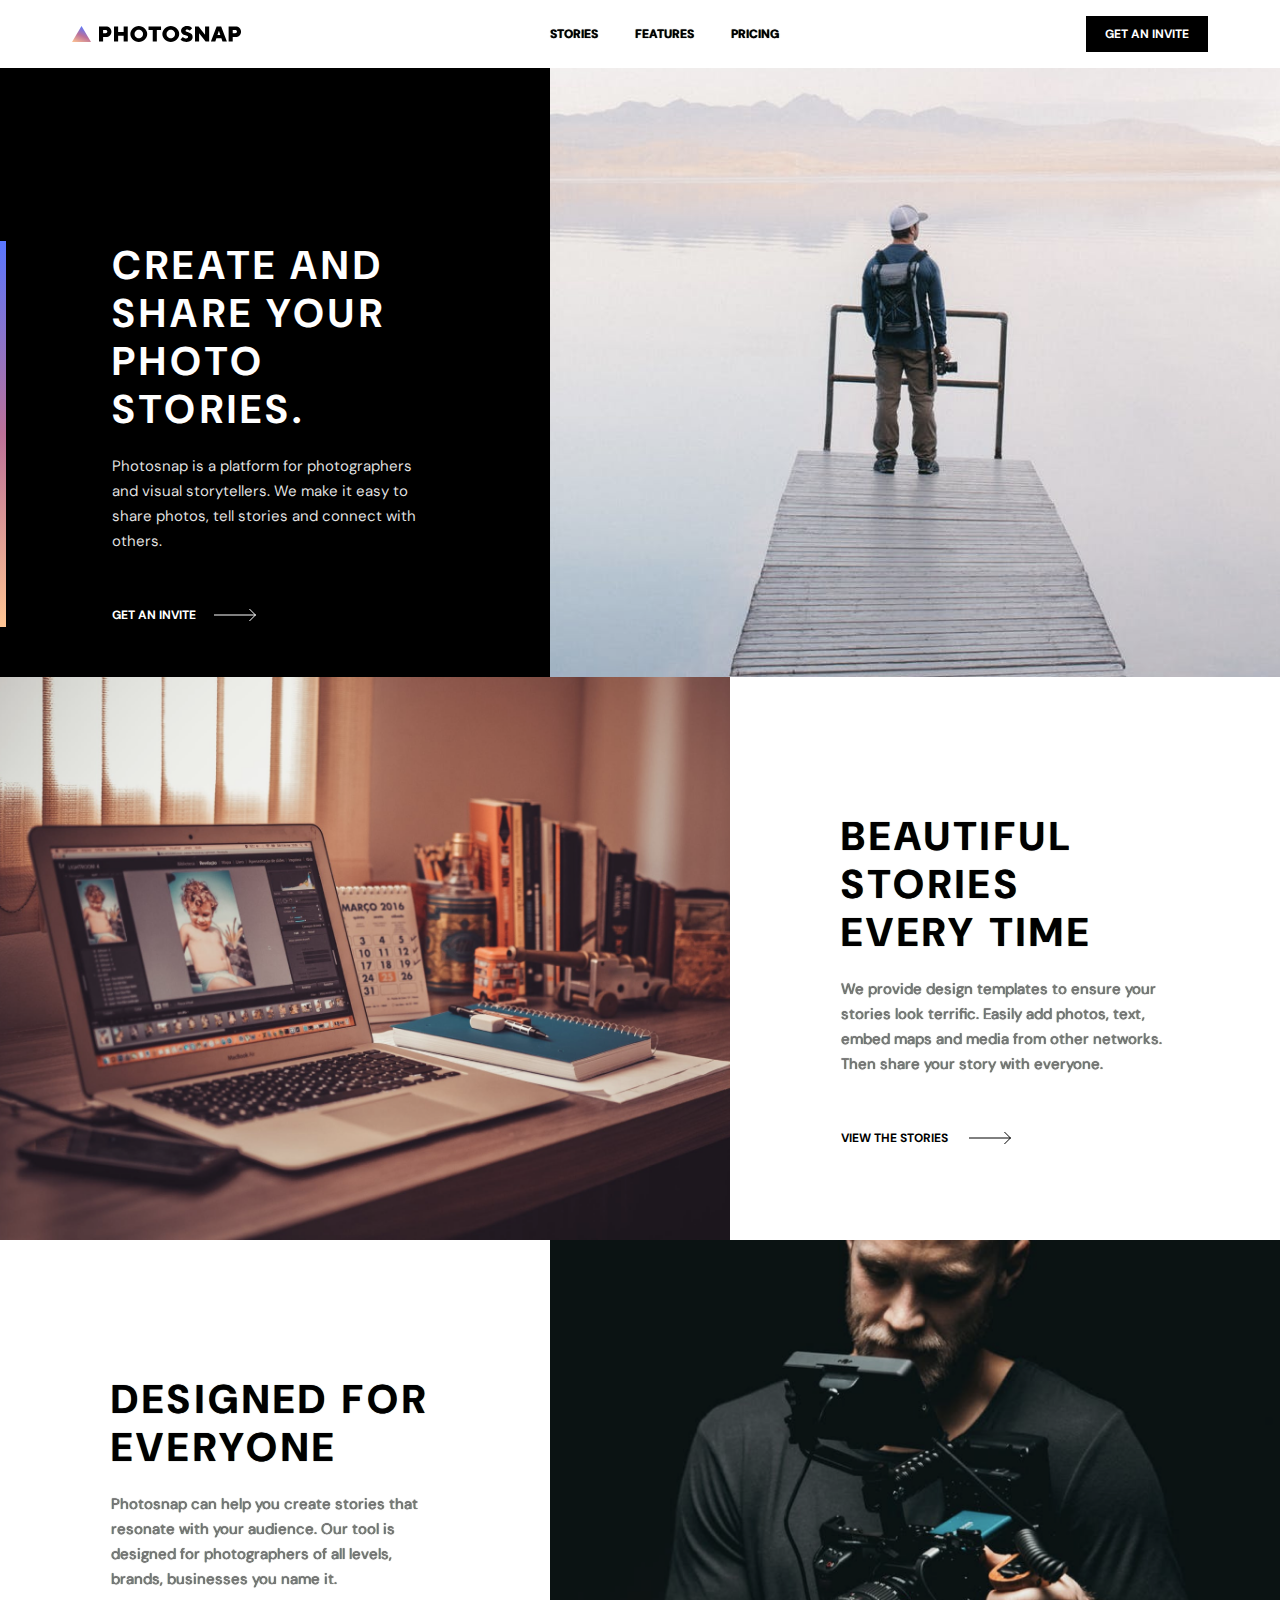
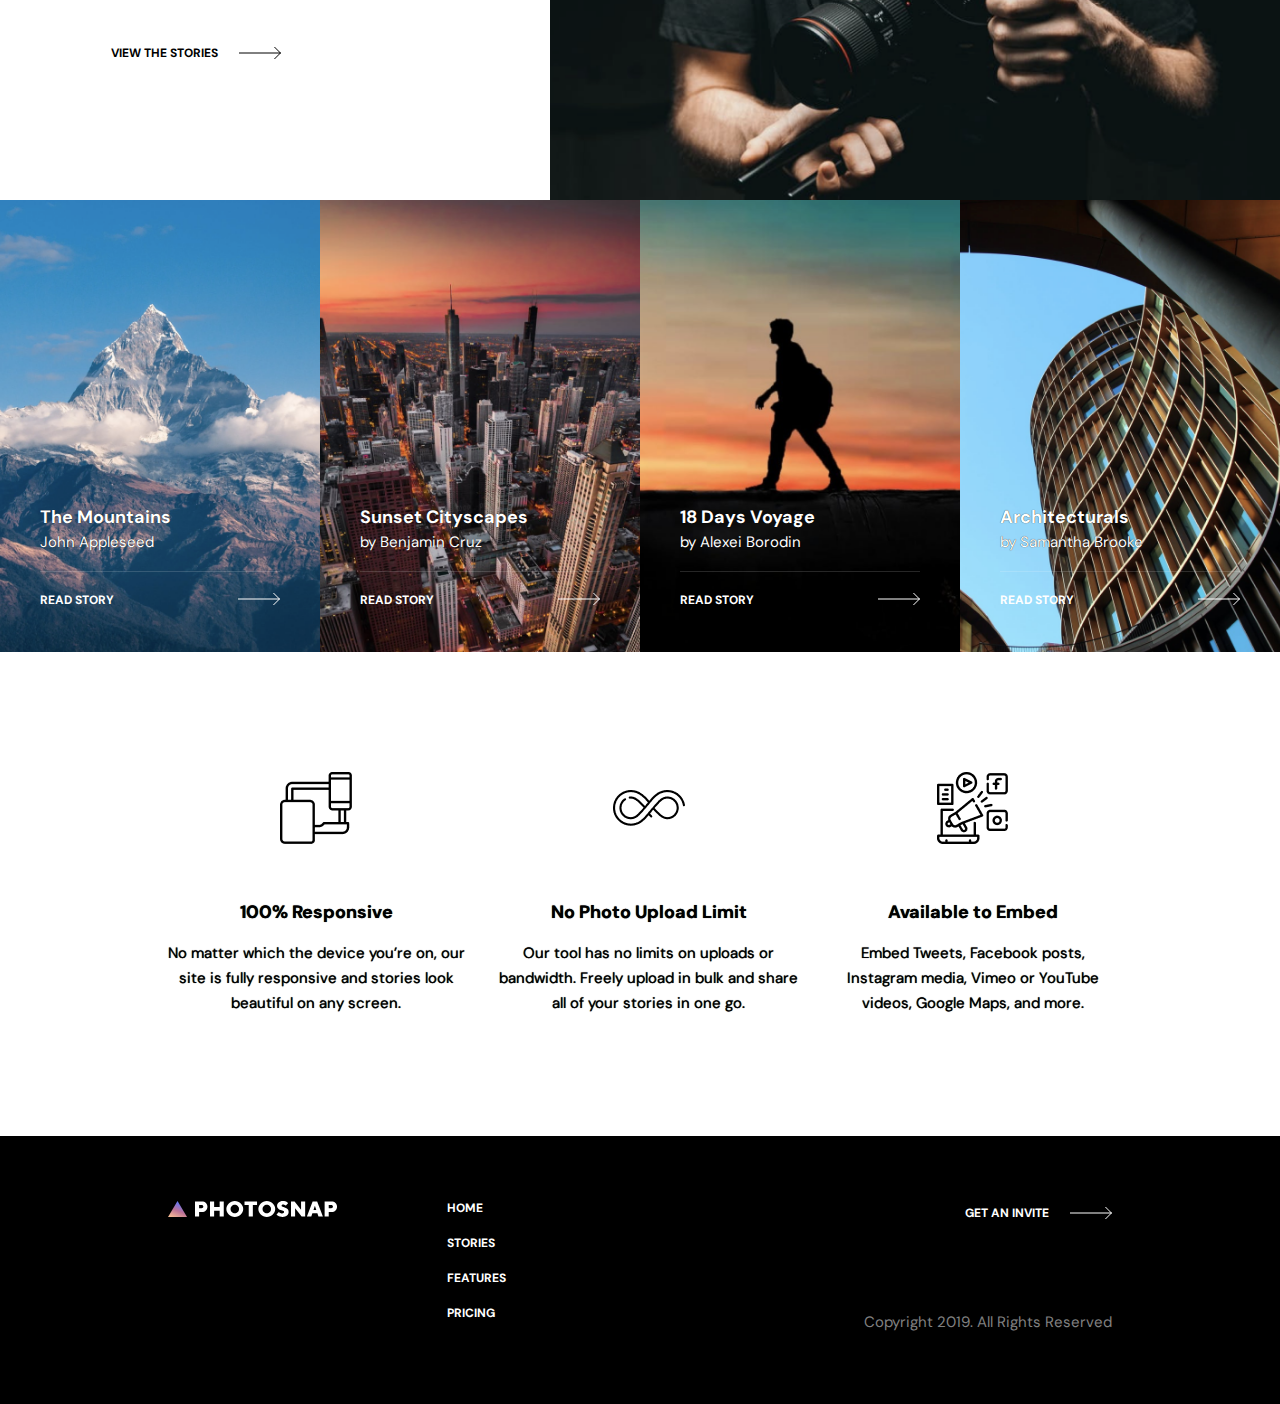
==== index.html @ 4eff0919 "Feature page update" ====
<!DOCTYPE html>
<html lang="en">
  <head>
    <meta charset="UTF-8" />
    <meta name="viewport" content="width=device-width, initial-scale=1.0" />
    <meta name="robots" content="index, follow" />
    <link rel="canonical" href="./index.html" />
    <link rel="preconnect" href="https://fonts.googleapis.com" />
    <link rel="preconnect" href="https://fonts.gstatic.com" crossorigin />
    <link
      href="https://fonts.googleapis.com/css2?family=DM+Sans:opsz,wght@9..40,400;9..40,700&display=swap"
      rel="stylesheet"
    />
    <link rel="icon" href="./assets/favicon.svg" type="image/svg+xml" />
    <link
      rel="stylesheet"
      href="https://cdnjs.cloudflare.com/ajax/libs/font-awesome/6.4.2/css/all.min.css"
      integrity="sha512-z3gLpd7yknf1YoNbCzqRKc4qyor8gaKU1qmn+CShxbuBusANI9QpRohGBreCFkKxLhei6S9CQXFEbbKuqLg0DA=="
      crossorigin="anonymous"
      referrerpolicy="no-referrer"
    />
    <link rel="stylesheet" href="./global-styles.css" />
    <link rel="stylesheet" href="./styles.css" />
    <title>Photosnap project</title>
  </head>
  <body>
    <header class="nav-bar">
      <div id="photosnap-logo">
        <a href="./index.html"
          ><img
            src="./assets/logo-photosnap-black.svg"
            alt="Photosnap logo image"
          />
        </a>
      </div>
      <nav>
        <ul>
          <li><a href="./stories-page.html">Stories</a></li>
          <li><a href="./features-page.html">Features</a></li>
          <li><a href="#">Pricing</a></li>
        </ul>
      </nav>
      <button>Get an invite</button>
    </header>
    <main>
      <section class="first-section">
        <div class="bg-color">
          <div class="black-background">
            <h1>Create and share your photo stories.</h1>
            <p>
              Photosnap is a platform for photographers and visual storytellers.
              We make it easy to share photos, tell stories and connect with
              others.
            </p>
            <button>
              Get an invite<img
                src="./assets/btn-arrow-white.svg"
                alt="Button arrow"
                class="arrows"
              />
            </button>
          </div>
        </div>
        <div class="bg-images">
          <img
            src="./assets/photo-of-protographer-on-deck.png"
            alt="Photograph standing on deck"
          />
        </div>
      </section>
      <section class="hero-section">
        <div class="bg-images">
          <img
            src="./assets/photo-of-working-desk.png"
            alt="Working desk image"
          />
        </div>
        <div class="white-bg-hero">
          <h2>Beautiful stories every time</h2>
          <p>
            We provide design templates to ensure your stories look terrific.
            Easily add photos, text, embed maps and media from other networks.
            Then share your story with everyone.
          </p>
          <button>
            View the stories
            <img
              src="./assets/btn-arrow-black.svg"
              alt="Button arrow"
              class="arrows"
            />
          </button>
        </div>
      </section>
      <section class="hero-section">
        <div class="white-bg-hero">
          <h2>Designed for everyone</h2>
          <p>
            Photosnap can help you create stories that resonate with your
            audience. Our tool is designed for photographers of all levels,
            brands, businesses you name it.
          </p>
          <button>
            View the stories
            <img
              src="./assets/btn-arrow-black.svg"
              alt="Button arrow"
              class="arrows"
            />
          </button>
        </div>
        <div class="bg-images">
          <img
            src="./assets/photo-of-photographer.png"
            alt="Photograph using his apparatus"
          />
        </div>
      </section>
      <section>
        <article>
          <ul class="hero-slider">
            <li>
              <a href="#">
                <img
                  src="./assets/mountain-photo.png"
                  alt="Mountain photography"
                />
                <div class="story-author">
                  <h3>The Mountains</h3>
                  <p>John Appleseed</p>
                  <button>
                    Read story
                    <img
                      src="./assets/btn-arrow-white.svg"
                      alt="Button arrow"
                      class="arrows"
                    />
                  </button>
                </div>
              </a>
            </li>
            <li>
              <a href="#">
                <img src="./assets/city-photo.png" alt="Photography of city" />
                <div class="story-author">
                  <h3>Sunset Cityscapes</h3>
                  <p>by Benjamin Cruz</p>
                  <button>
                    Read story
                    <img
                      src="./assets/btn-arrow-white.svg"
                      alt="Button arrow"
                      class="arrows"
                    />
                  </button>
                </div>
              </a>
            </li>
            <li>
              <a href="#">
                <img
                  src="./assets/man-walking-photo.png"
                  alt="Photo of man who is walking on trail"
                />
                <div class="story-author">
                  <h3>18 Days Voyage</h3>
                  <p>by Alexei Borodin</p>
                  <button>
                    Read story
                    <img
                      src="./assets/btn-arrow-white.svg"
                      alt="Button arrow"
                      class="arrows"
                    />
                  </button>
                </div>
              </a>
            </li>
            <li>
              <a href="#">
                <img
                  src="./assets/photo-of-building.png"
                  alt="Photohraph of building by Samantha Brooke"
                />
                <div class="story-author">
                  <h3>Architecturals</h3>
                  <p>by Samantha Brooke</p>
                  <button>
                    Read story
                    <img
                      src="./assets/btn-arrow-white.svg"
                      alt="Button arrow"
                      class="arrows"
                    />
                  </button>
                </div>
              </a>
            </li>
          </ul>
        </article>
      </section>
      <section class="features-section">
        <div>
          <div class="feature-img">
            <img
              src="./assets/responsiveicon.png"
              alt="Icon representing responsivnes of websites."
            />
          </div>
          <h3>100% Responsive</h3>
          <p>
            No matter which the device you’re on, our site is fully responsive
            and stories look beautiful on any screen.
          </p>
        </div>
        <div>
          <div class="feature-img infinity">
            <img
              src="./assets/infinityicon.png"
              alt="Infinity icon representing no upload limits."
            />
          </div>
          <h3>No Photo Upload Limit</h3>
          <p>
            Our tool has no limits on uploads or bandwidth. Freely upload in
            bulk and share all of your stories in one go.
          </p>
        </div>
        <div>
          <div class="feature-img">
            <img
              src="./assets/advertisementicons.png"
              alt="Possibility to embed any media."
            />
          </div>
          <h3>Available to Embed</h3>
          <p>
            Embed Tweets, Facebook posts, Instagram media, Vimeo or YouTube
            videos, Google Maps, and more.
          </p>
        </div>
      </section>
    </main>
    <footer>
      <div class="footer-section">
        <div>
          <a href="#">
            <img
              src="./assets/logo-photosnap-white.svg"
              alt="Photosnap logo"
              class="footer-logo"
            />
          </a>
          <ul class="social-icons">
            <li>
              <a href="#"
                ><i class="fa-brands fa-square-facebook facebook"></i
              ></a>
            </li>
            <li>
              <a href="#"><i class="fa-brands fa-youtube youtube"></i></a>
            </li>
            <li>
              <a href="#"><i class="fa-brands fa-twitter twitter"></i></a>
            </li>
            <li>
              <a href="#"><i class="fa-brands fa-pinterest pinterest"></i></a>
            </li>
            <li>
              <a href="#"><i class="fa-brands fa-instagram instagram"></i></a>
            </li>
          </ul>
        </div>
        <ul class="footer-nav">
          <li>
            <a href="./index.html"><h4>Home</h4></a>
          </li>
          <li>
            <a href="./stories-page.html"><h4>Stories</h4></a>
          </li>
          <li>
            <a href="#"><h4>Features</h4></a>
          </li>
          <li>
            <a href="#"><h4>Pricing</h4></a>
          </li>
        </ul>
      </div>
      <div>
        <button>
          Get an invite
          <img
            src="./assets/btn-arrow-white.svg"
            alt="Button arrow"
            class="arrows"
          />
        </button>
        <p>Copyright 2019. All Rights Reserved</p>
      </div>
    </footer>
  </body>
</html>
---- global-styles.css ----
* {
  box-sizing: border-box;
  margin: 0;
  padding: 0;
}

html {
  background-image: linear-gradient(
    30deg,
    #140f21 25%,
    rgb(46, 67, 160) 70%,
    #f8f7fb
  );
}

:root {
  --pure-black: #000;
  --pure-white: #fff;
  --light-grey: #dfdfdf;

  --accent-gradient: linear-gradient(
    0deg,
    rgb(255, 197, 147),
    rgb(188, 113, 152),
    rgb(90, 119, 255)
  );
}

body {
  font-family: "DM Sans", sans-serif;
  font-weight: 400;
  font-size: 0.9375rem;
  line-height: 1.5625rem;
  letter-spacing: 0;
  max-width: 90em;
  margin: 0 auto;
  background-color: var(--pure-white);
  text-shadow: 0px 0px 0.7px var(--pure-black);
}

h1 {
  font-weight: 700;
  font-size: 2.5rem;
  line-height: 3rem;
  letter-spacing: 0.260625rem;
  text-transform: uppercase;
}

h2 {
  font-weight: 700;
  font-size: 1.5rem;
  line-height: 1.5625rem;
  letter-spacing: 0;
  text-transform: uppercase;
}

h3 {
  font-weight: 700;
  font-size: 1.125rem;
  line-height: 1.5625rem;
  letter-spacing: 0;
}

h4 {
  font-weight: 700;
  font-size: 0.75rem;
  line-height: 1rem;
  letter-spacing: 2;
  text-transform: uppercase;
}

a {
  color: var(--pure-black);
  text-decoration: none;
}

ul {
  list-style: none;
}

button {
  font: inherit;
  font-weight: 700;
  font-size: 12px;
  line-height: 16px;
  letter-spacing: 2;
  text-transform: uppercase;
  cursor: pointer;
}

/* header section - navigation */

.nav-bar button {
  background-color: var(--pure-black);
  border: 1px solid var(--pure-black);
  color: var(--pure-white);
  padding: 0.75em 1.5em;
  transition: background-color 0.07s ease-in;
}

.nav-bar button:hover {
  background-color: var(--light-grey);
  color: var(--pure-black);
  border-color: var(--light-grey);
}

.nav-bar {
  display: flex;
  justify-content: space-between;
  padding: 1rem 4.5rem;
}

#photosnap-logo {
  display: flex;
  align-items: center;
}
#photosnap-logo a {
  display: flex;
  align-items: center;
}

nav {
  display: flex;
}

nav ul {
  display: flex;
  gap: 2.3125rem;
  justify-content: space-evenly;
}
nav ul li {
  display: flex;
  align-items: center;
}

nav a {
  font-weight: 700;
  font-size: 12px;
  line-height: 16px;
  letter-spacing: 2;
  text-transform: uppercase;
  transition: color 0.07s ease-in-out 0.1s;
}

nav a:hover {
  color: gray;
}

/* arrow img on buttons */

.arrows {
  display: inline-block;
  margin-left: 1.125rem;
  vertical-align: middle;
  margin-bottom: 0.125rem;
}

/* footer */

footer {
  background-color: var(--pure-black);
  display: flex;
  justify-content: space-between;
  padding: 4rem 10.5rem;
  color: var(--pure-white);
}

.footer-section {
  display: flex;
}

.footer-nav {
  margin-left: 6.8125rem;
}

.footer-nav a {
  display: block;
  color: var(--pure-white);
  margin-bottom: 1.1875rem;
  transition: color 0.07s ease-in;
}

.footer-nav a:hover {
  color: gray;
}

.social-icons {
  display: flex;
  gap: 0.83125rem;
  margin-top: 5.3215rem;
}

.social-icons a {
  color: var(--pure-white);
  display: inline-block;
  font-size: 20px;
  transition: background-image 2s ease-in-out;
}

.social-icons .facebook:hover {
  background-image: linear-gradient(225deg, #63afdb, #6028f1);
  background-clip: text;
  -webkit-background-clip: text;
  -webkit-text-fill-color: transparent;
}

.social-icons .youtube:hover {
  background-image: linear-gradient(45deg, #d3205a, #ff5a5a);
  background-clip: text;
  -webkit-background-clip: text;
  -webkit-text-fill-color: transparent;
}

.social-icons .twitter:hover {
  background-image: linear-gradient(225deg, #65ffeb, #27718a);
  background-clip: text;
  -webkit-background-clip: text;
  -webkit-text-fill-color: transparent;
}

.social-icons .pinterest:hover {
  background-image: linear-gradient(225deg, #f6c683, #de3838);
  background-clip: text;
  -webkit-background-clip: text;
  -webkit-text-fill-color: transparent;
}
.social-icons .instagram:hover {
  background-image: linear-gradient(26.57deg, #ffc593, #bc7198, #5a77ff);
  background-clip: text;
  -webkit-background-clip: text;
  -webkit-text-fill-color: transparent;
}

footer button {
  width: 100%;
  text-align: right;
  border: none;
  background-color: var(--pure-black);
  color: var(--pure-white);
}

footer button:hover {
  text-decoration: underline;
}

footer p {
  color: gray;
  margin-top: 5.3215rem;
}
---- styles.css ----
/* first section styling */

.first-section {
  display: flex;
  max-height: 40.625em;
}

.first-section > .bg-color {
  background-color: var(--pure-black);
  width: 43%;
  padding: 10.8125rem 0;
  color: var(--pure-white);
}

.first-section .black-background {
  padding-left: 7rem;
  padding-right: 7rem;
  position: relative;
}

.first-section .black-background::before {
  content: "";
  position: absolute;
  height: 100%;
  width: 6px;
  background-image: var(--accent-gradient);
  top: 0;
  left: 0;
}

.black-background p {
  margin-top: 1.3125rem;
  margin-bottom: 3rem;
  color: var(--light-grey);
}

.black-background > button {
  border: none;
  background-color: var(--pure-black);
  color: var(--pure-white);
}

.black-background > button:hover {
  text-decoration: underline;
}

.first-section > .bg-images {
  width: 57%;
}

.first-section > .bg-images > img {
  object-fit: cover;
  max-width: 100%;
  height: 100%;
}

/* second and third section styling */

.hero-section .white-bg-hero {
  width: 43%;
  color: var(--pure-black);
  text-align: start;
  padding: 8.4375rem 6.9375rem;
}

.hero-section .white-bg-hero h2 {
  font-weight: 700;
  font-size: 40px;
  line-height: 48px;
  letter-spacing: 4.17px;
  text-transform: uppercase;
}

.hero-section .white-bg-hero p {
  margin-top: 1.3125rem;
  margin-bottom: 3rem;
  color: gray;
}

.hero-section .white-bg-hero button {
  border: none;
  background-color: var(--pure-white);
  transition: text-decoration;
}

.hero-section .white-bg-hero button:hover {
  text-decoration: underline;
}

.hero-section {
  display: flex;
  max-height: 37.5em;
}

.hero-section .bg-images {
  width: 57%;
}

.hero-section img {
  object-fit: cover;
  max-width: 100%;
  height: 100%;
}

/* slider section styling */

.hero-slider img {
  object-fit: cover;
  max-width: 100%;
  height: 100%;
}

.hero-slider {
  display: grid;
  grid-template-columns: 1fr 1fr 1fr 1fr;
}

.hero-slider li {
  position: relative;
  transition: transform 0.1s ease-in 0.1s;
}

.hero-slider li:hover::before {
  content: "";
  width: 100%;
  height: 6px;
  background-image: var(--accent-gradient);
  position: absolute;
  bottom: 0;
}

.hero-slider li:hover {
  transform: translateY(-1.5rem);
}

.story-author {
  position: absolute;
  bottom: 0;
  color: var(--pure-white);
  padding: 0 2.5rem 2.5rem 2.5rem;
  width: 100%;
}

.story-author p {
  border-bottom: solid 1px #ffffff26;
  padding-bottom: 1rem;
}

.story-author button {
  border: none;
  background-color: transparent;
  color: var(--pure-white);
  padding-top: 1.25rem;
  width: 100%;
  text-align: left;
}

.story-author .arrows {
  float: right;
}

/* features section styling */

.features-section {
  display: flex;
  text-align: center;
  padding: 7.5rem 10.3125rem;
  gap: 1.875rem;
}

.feature-img {
  padding-bottom: 3rem;
}

.feature-img.infinity {
  padding-top: 1.125rem;
  padding-bottom: 4.125rem;
}

.features-section h3 {
  margin-bottom: 1rem;
}
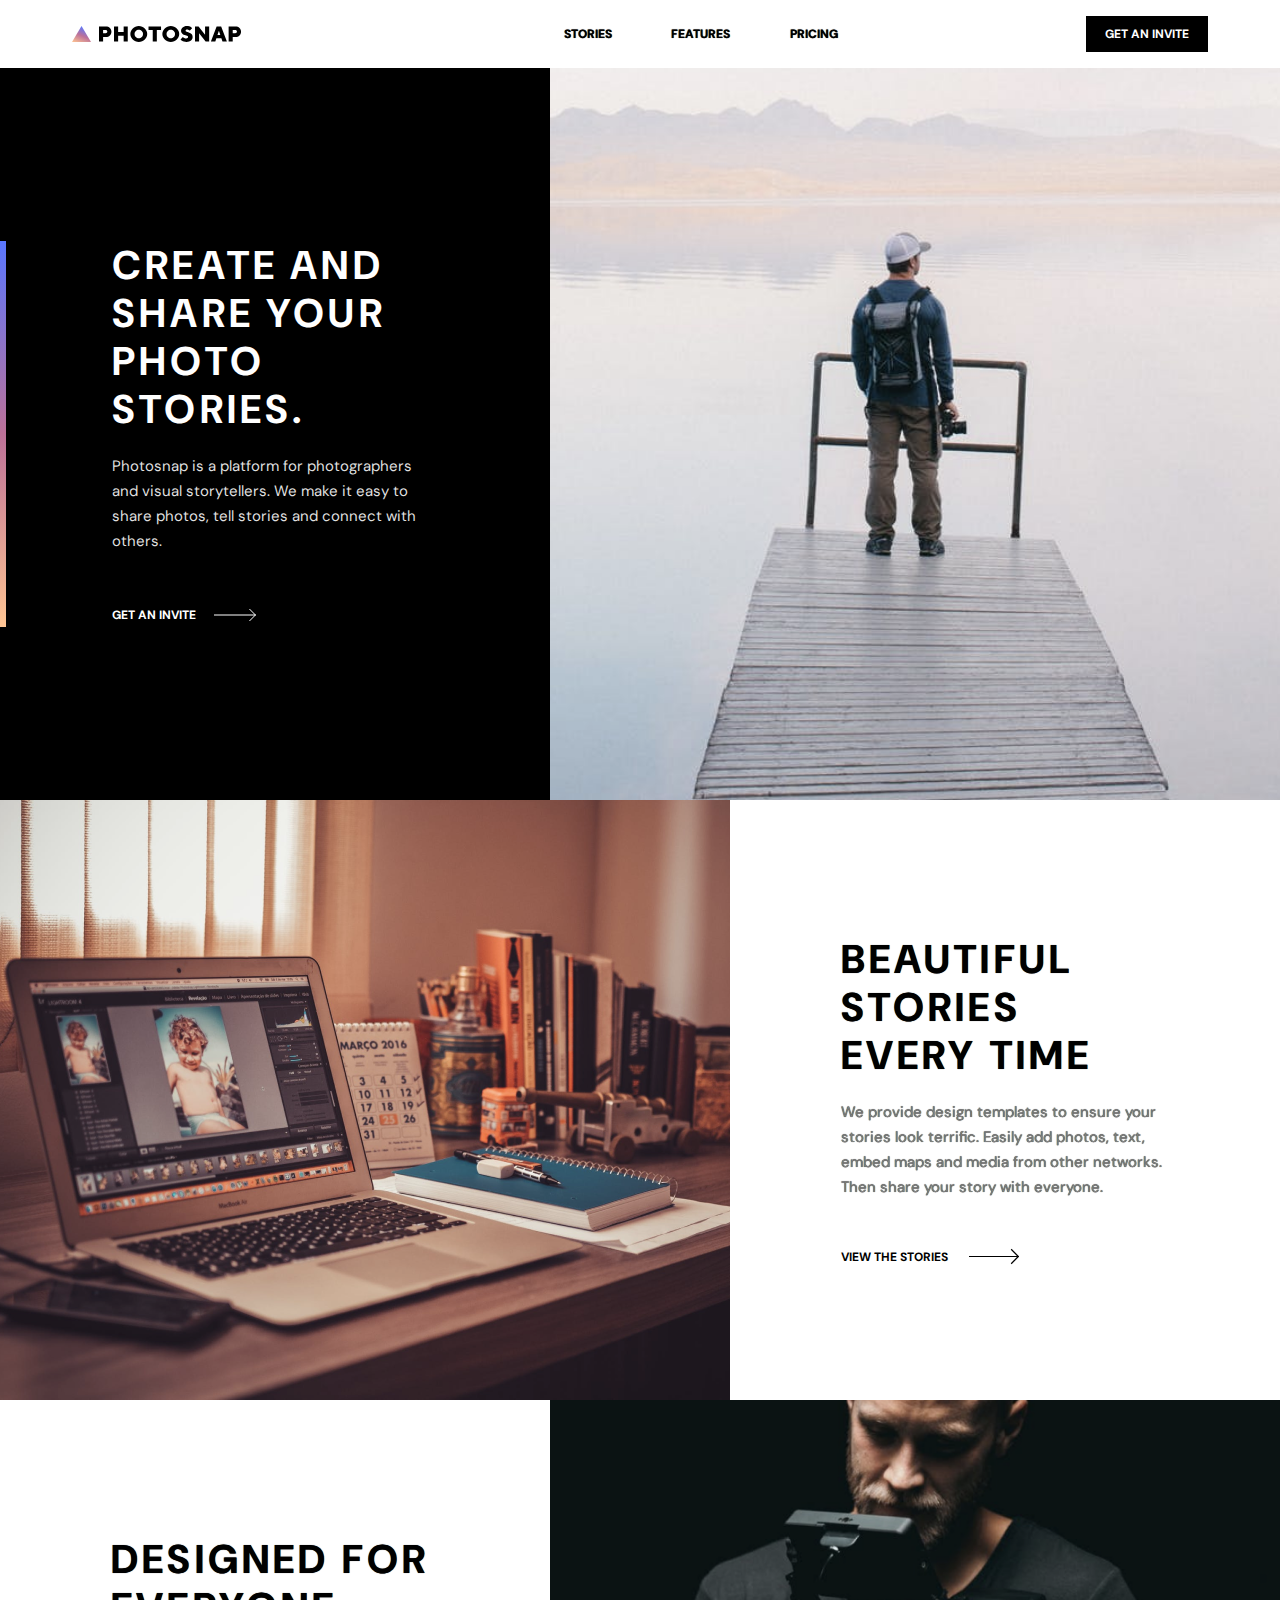
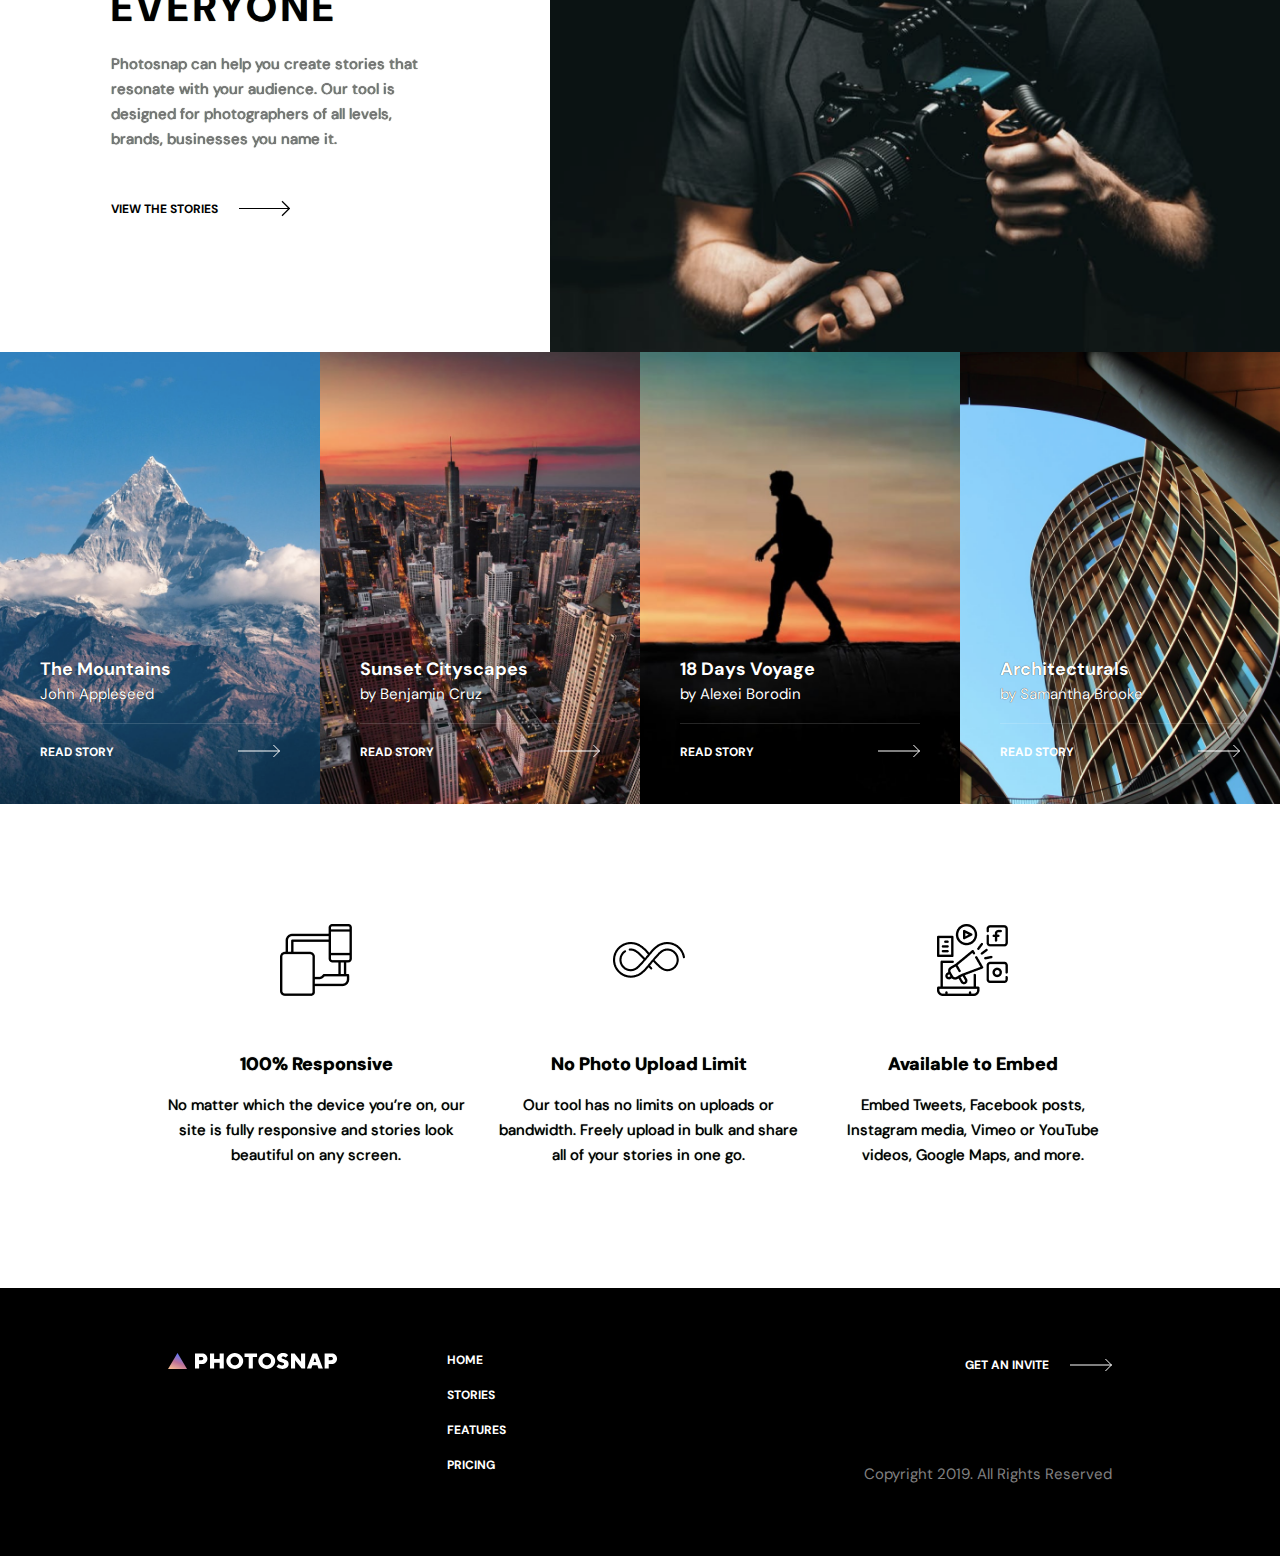
==== commit 169e9cd0: "Styling mobile view index page" ====
--- a/index.html
+++ b/index.html
@@ -24,6 +24,41 @@
     <title>Photosnap project</title>
   </head>
   <body>
+    <!-- mobile nav -->
+    <aside id="aside-bg">
+      <div class="nav-bar-wrap">
+        <div class="mobile-nav">
+          <div id="photosnap-logo">
+            <a href="./index.html"
+              ><img
+                src="./assets/logo-photosnap-black.svg"
+                alt="Photosnap logo image"
+              />
+            </a>
+          </div>
+          <div class="mobile-nav-btn">
+            <img
+              src="./assets/menu-button.svg"
+              alt="Menu button"
+              class="menu-btn"
+            /><img
+              src="./assets/escape-button.svg"
+              alt="Close menu button"
+              class="close-btn"
+            />
+          </div>
+        </div>
+        <div id="mobile-bar" class="close-btn">
+          <ul class="mobile-ul">
+            <li><a href="./stories-page.html">Stories</a></li>
+            <li><a href="./features-page.html">Features</a></li>
+            <li><a href="./pricing-page.html">Pricing</a></li>
+          </ul>
+          <button class="mobile-btn">Get an invite</button>
+        </div>
+      </div>
+    </aside>
+    <!-- header -->
     <header class="nav-bar">
       <div id="photosnap-logo">
         <a href="./index.html"
@@ -37,7 +72,7 @@
         <ul>
           <li><a href="./stories-page.html">Stories</a></li>
           <li><a href="./features-page.html">Features</a></li>
-          <li><a href="#">Pricing</a></li>
+          <li><a href="./pricing-page.html">Pricing</a></li>
         </ul>
       </nav>
       <button>Get an invite</button>
--- a/global-styles.css
+++ b/global-styles.css
@@ -24,6 +24,34 @@
     rgb(188, 113, 152),
     rgb(90, 119, 255)
   );
+}
+
+/* @media only screen and (max-width: 1200px) {
+  html {
+    font-size: 87%;
+  }
+}
+
+@media only screen and (max-width: 1024px) {
+  html {
+    font-size: 82%;
+  }
+}
+
+@media only screen and (max-width: 860px) {
+  html {
+    font-size: 78%;
+  }
+}
+
+@media only screen and (max-width: 768px) {
+  html {
+    font-size: 75%;
+  }
+} */
+
+img {
+  /* display: block; */
 }
 
 body {
@@ -88,6 +116,87 @@
   cursor: pointer;
 }
 
+/* mobile navigation */
+
+.mobile-nav {
+  display: flex;
+  padding: 1.75rem 1.75rem 1.75rem 1.5rem;
+  justify-content: space-between;
+}
+.mobile-nav-btn {
+  display: flex;
+  align-items: center;
+  cursor: pointer;
+}
+
+.close-btn {
+  display: none;
+}
+
+.mobile-ul {
+  width: 83%;
+  padding-top: 2rem;
+  border-bottom: 1px solid var(--light-grey);
+  font-weight: 700;
+  font-size: 0.9375rem;
+  line-height: 1.25rem;
+  letter-spacing: 0.15625rem;
+  text-transform: uppercase;
+  margin: 0 auto;
+  text-align: center;
+}
+
+.mobile-ul li {
+  margin-bottom: 1.25rem;
+}
+
+.mobile-btn {
+  width: 83%;
+  color: var(--pure-white);
+  background-color: var(--pure-black);
+  padding: 0.875em 0;
+  font: inherit;
+  font-weight: 700;
+  font-size: 0.9375rem;
+  line-height: 1.25rem;
+  letter-spacing: 0.15625rem;
+  border: none;
+  transition: background-color 0.1s ease-in;
+  text-align: center;
+  margin-top: 1.25rem;
+  margin-bottom: 2rem;
+  margin: 1.25rem auto 0 auto;
+  display: block;
+}
+.mobile-btn:active {
+  background-color: var(--light-grey);
+  color: var(--pure-black);
+}
+
+#mobile-bar {
+  padding-bottom: 2rem;
+}
+
+.mobile-bg {
+  position: fixed;
+  background-color: #00000084;
+  z-index: 2;
+  width: 100%;
+  height: 100%;
+}
+
+.nav-bar-wrap {
+  background-color: var(--pure-white);
+  z-index: 3;
+  /* width: 100%; */
+}
+
+@media only screen and (min-width: 585px) {
+  aside {
+    display: none;
+  }
+}
+
 /* header section - navigation */
 
 .nav-bar button {
@@ -110,6 +219,13 @@
   padding: 1rem 4.5rem;
 }
 
+@media only screen and (max-width: 768px) {
+  .nav-bar {
+    padding-left: 2.5rem;
+    padding-right: 2.5rem;
+  }
+}
+
 #photosnap-logo {
   display: flex;
   align-items: center;
@@ -121,16 +237,44 @@
 
 nav {
   display: flex;
+  font-weight: 700;
+  font-size: 12px;
+  line-height: 16px;
+  letter-spacing: 2;
 }
 
 nav ul {
   display: flex;
   gap: 2.3125rem;
   justify-content: space-evenly;
-}
+  /* flex-grow: 1; */
+}
+
+@media only screen and (max-width: 700px) {
+  nav ul {
+    gap: 1rem;
+  }
+  .nav-bar button {
+    padding: 0.5em 1em;
+  }
+  .nav-bar {
+    padding-left: 1.5rem;
+    padding-right: 1.5rem;
+  }
+}
+
+@media only screen and (max-width: 585px) {
+  .nav-bar {
+    display: none;
+  }
+}
+
 nav ul li {
   display: flex;
+  justify-content: center;
   align-items: center;
+  flex: 1 0 33.33%;
+  /* flex-grow: 1; */
 }
 
 nav a {
@@ -165,6 +309,13 @@
   color: var(--pure-white);
 }
 
+@media only screen and (max-width: 768px) {
+  footer {
+    padding-left: 2.5rem;
+    padding-right: 2.5rem;
+  }
+}
+
 .footer-section {
   display: flex;
 }
@@ -182,6 +333,23 @@
 
 .footer-nav a:hover {
   color: gray;
+}
+
+@media only screen and (max-width: 768px) {
+  .footer-section {
+    position: relative;
+    display: flex;
+  }
+
+  .footer-nav {
+    margin: 0;
+    position: absolute;
+    top: 3rem;
+    left: 0;
+    display: flex;
+    gap: 1.625rem;
+    font-size: 100%;
+  }
 }
 
 .social-icons {
--- a/styles.css
+++ b/styles.css
@@ -2,19 +2,23 @@
 
 .first-section {
   display: flex;
-  max-height: 40.625em;
 }
 
 .first-section > .bg-color {
   background-color: var(--pure-black);
   width: 43%;
+  display: flex;
+  justify-content: center;
+  align-items: center;
+  flex-direction: column;
   padding: 10.8125rem 0;
   color: var(--pure-white);
 }
 
 .first-section .black-background {
   padding-left: 7rem;
-  padding-right: 7rem;
+  padding-right: 6.9375rem;
+  /* width: 24.1875rem; */
   position: relative;
 }
 
@@ -54,12 +58,60 @@
   height: 100%;
 }
 
+/* sizes < 768px */
+
+@media only screen and (max-width: 768px) {
+  .first-section > .bg-color {
+    width: 64%;
+  }
+
+  .first-section > .bg-images {
+    width: 36%;
+  }
+}
+
+/* mobile */
+@media only screen and (max-width: 585px) {
+  .first-section {
+    flex-direction: column-reverse;
+  }
+  .first-section > .bg-color {
+    width: 100%;
+    padding: 4.5rem 0;
+  }
+  .first-section > .bg-images {
+    width: 100%;
+  }
+  .first-section > .bg-images > img {
+    display: block;
+  }
+  .first-section .black-background {
+    padding: 0 1.5rem 0 2.0625rem;
+    /* width: 24.1875rem; */
+  }
+
+  .first-section .black-background::before {
+    content: "";
+    position: absolute;
+    height: 6px;
+    width: 34%;
+    background-image: var(--accent-gradient);
+    top: -4.5rem;
+    left: 2.0625rem;
+  }
+}
+
 /* second and third section styling */
 
 .hero-section .white-bg-hero {
   width: 43%;
   color: var(--pure-black);
-  text-align: start;
+  text-align: left;
+  display: flex;
+  justify-content: center;
+  align-items: center;
+  flex-direction: column;
+  /* padding: 0 6.9375rem; */
   padding: 8.4375rem 6.9375rem;
 }
 
@@ -81,6 +133,7 @@
   border: none;
   background-color: var(--pure-white);
   transition: text-decoration;
+  margin-right: auto;
 }
 
 .hero-section .white-bg-hero button:hover {
@@ -89,7 +142,6 @@
 
 .hero-section {
   display: flex;
-  max-height: 37.5em;
 }
 
 .hero-section .bg-images {
@@ -102,6 +154,25 @@
   height: 100%;
 }
 
+/* mobile */
+@media only screen and (max-width: 585px) {
+  section:nth-child(2) {
+    flex-direction: column;
+  }
+  section:nth-child(3) {
+    flex-direction: column-reverse;
+  }
+
+  .hero-section .white-bg-hero {
+    width: 100%;
+    padding: 4.5rem 1.5rem 4.5rem 2.0625rem;
+  }
+
+  .hero-section .bg-images {
+    width: 100%;
+  }
+}
+
 /* slider section styling */
 
 .hero-slider img {
@@ -113,6 +184,21 @@
 .hero-slider {
   display: grid;
   grid-template-columns: 1fr 1fr 1fr 1fr;
+}
+
+@media only screen and (max-width: 768px) {
+  .hero-slider {
+    grid-template-columns: 1fr 1fr;
+  }
+  .hero-slider li a > img {
+    width: 100%;
+  }
+}
+/* mobile */
+@media only screen and (max-width: 585px) {
+  .hero-slider {
+    grid-template-columns: 1fr;
+  }
 }
 
 .hero-slider li {
@@ -168,6 +254,12 @@
   gap: 1.875rem;
 }
 
+@media only screen and (max-width: 768px) {
+  .features-section {
+    flex-direction: column;
+  }
+}
+
 .feature-img {
   padding-bottom: 3rem;
 }
@@ -180,3 +272,10 @@
 .features-section h3 {
   margin-bottom: 1rem;
 }
+
+/* mobile */
+@media only screen and (max-width: 585px) {
+  .features-section {
+    padding: 5rem 2rem;
+  }
+}
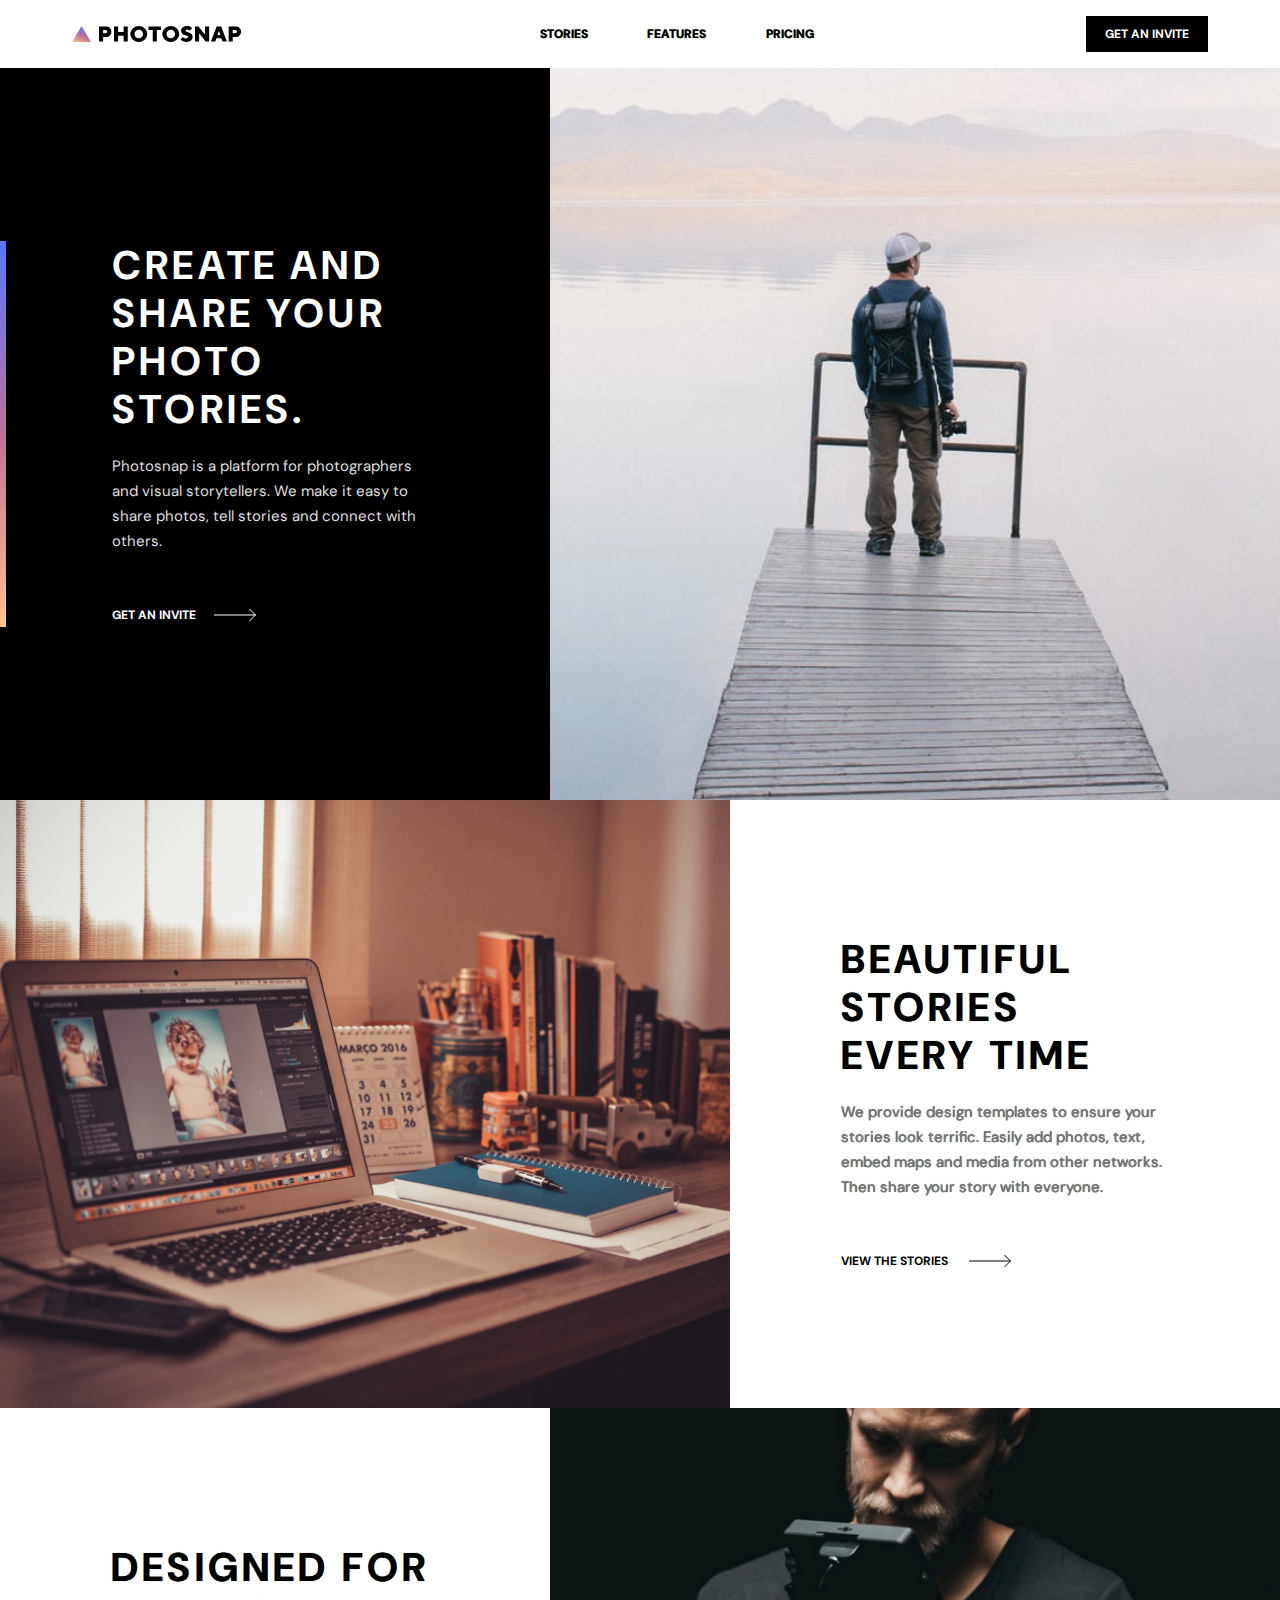
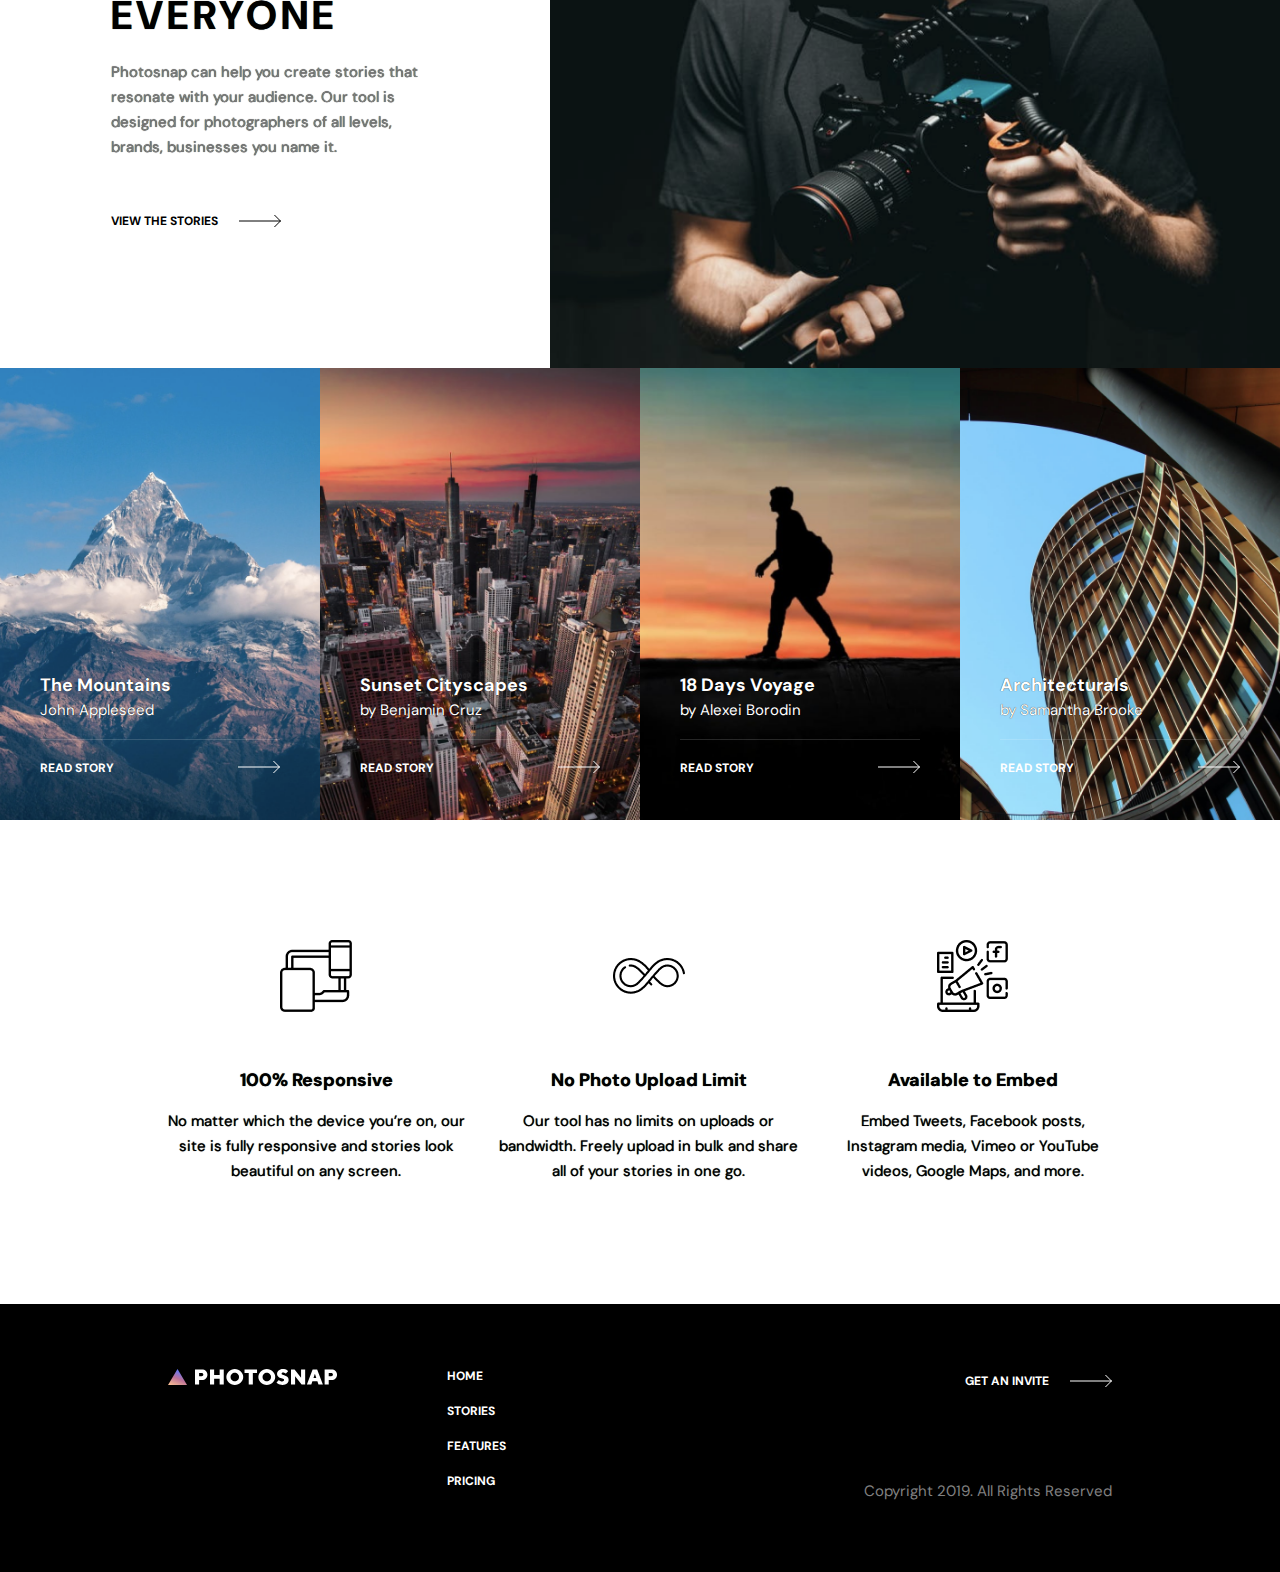
==== commit 4cb848cf: "Fixed stylings on website" ====
--- a/index.html
+++ b/index.html
@@ -21,9 +21,12 @@
     />
     <link rel="stylesheet" href="./global-styles.css" />
     <link rel="stylesheet" href="./styles.css" />
+    <script src="./script.js" defer></script>
+    <script src="./app.js" defer></script>
     <title>Photosnap project</title>
   </head>
   <body>
+    <div id="bg-mobile" class="mobile-bg"></div>
     <!-- mobile nav -->
     <aside id="aside-bg">
       <div class="nav-bar-wrap">
@@ -44,7 +47,7 @@
             /><img
               src="./assets/escape-button.svg"
               alt="Close menu button"
-              class="close-btn"
+              class="close-btn close-img"
             />
           </div>
         </div>
@@ -75,7 +78,9 @@
           <li><a href="./pricing-page.html">Pricing</a></li>
         </ul>
       </nav>
-      <button>Get an invite</button>
+      <div class="nav-btn">
+        <button>Get an invite</button>
+      </div>
     </header>
     <main>
       <section class="first-section">
@@ -110,39 +115,43 @@
             alt="Working desk image"
           />
         </div>
-        <div class="white-bg-hero">
-          <h2>Beautiful stories every time</h2>
-          <p>
-            We provide design templates to ensure your stories look terrific.
-            Easily add photos, text, embed maps and media from other networks.
-            Then share your story with everyone.
-          </p>
-          <button>
-            View the stories
-            <img
-              src="./assets/btn-arrow-black.svg"
-              alt="Button arrow"
-              class="arrows"
-            />
-          </button>
+        <div class="hero-bg">
+          <div class="white-bg-hero">
+            <h2>Beautiful stories every time</h2>
+            <p>
+              We provide design templates to ensure your stories look terrific.
+              Easily add photos, text, embed maps and media from other networks.
+              Then share your story with everyone.
+            </p>
+            <button>
+              View the stories
+              <img
+                src="./assets/btn-arrow-black.svg"
+                alt="Button arrow"
+                class="arrows"
+              />
+            </button>
+          </div>
         </div>
       </section>
       <section class="hero-section">
-        <div class="white-bg-hero">
-          <h2>Designed for everyone</h2>
-          <p>
-            Photosnap can help you create stories that resonate with your
-            audience. Our tool is designed for photographers of all levels,
-            brands, businesses you name it.
-          </p>
-          <button>
-            View the stories
-            <img
-              src="./assets/btn-arrow-black.svg"
-              alt="Button arrow"
-              class="arrows"
-            />
-          </button>
+        <div class="hero-bg">
+          <div class="white-bg-hero">
+            <h2>Designed for everyone</h2>
+            <p>
+              Photosnap can help you create stories that resonate with your
+              audience. Our tool is designed for photographers of all levels,
+              brands, businesses you name it.
+            </p>
+            <button>
+              View the stories
+              <img
+                src="./assets/btn-arrow-black.svg"
+                alt="Button arrow"
+                class="arrows"
+              />
+            </button>
+          </div>
         </div>
         <div class="bg-images">
           <img
--- a/global-styles.css
+++ b/global-styles.css
@@ -49,10 +49,6 @@
     font-size: 75%;
   }
 } */
-
-img {
-  /* display: block; */
-}
 
 body {
   font-family: "DM Sans", sans-serif;
@@ -150,6 +146,10 @@
   margin-bottom: 1.25rem;
 }
 
+.mobile-ul a:hover {
+  color: grey;
+}
+
 .mobile-btn {
   width: 83%;
   color: var(--pure-white);
@@ -183,6 +183,7 @@
   z-index: 2;
   width: 100%;
   height: 100%;
+  display: none;
 }
 
 .nav-bar-wrap {
@@ -191,8 +192,14 @@
   /* width: 100%; */
 }
 
+aside {
+  position: fixed;
+  width: 100%;
+  z-index: 3;
+}
+
 @media only screen and (min-width: 585px) {
-  aside {
+  #aside-bg {
     display: none;
   }
 }
@@ -205,6 +212,9 @@
   color: var(--pure-white);
   padding: 0.75em 1.5em;
   transition: background-color 0.07s ease-in;
+}
+.nav-btn {
+  text-align: right;
 }
 
 .nav-bar button:hover {
@@ -267,6 +277,14 @@
   .nav-bar {
     display: none;
   }
+}
+
+.nav-bar > * {
+  flex: 1 0 33%;
+}
+
+nav {
+  justify-content: center;
 }
 
 nav ul li {
@@ -415,3 +433,38 @@
   color: gray;
   margin-top: 5.3215rem;
 }
+
+@media only screen and (max-width: 585px) {
+  footer {
+    flex-direction: column;
+    padding: 3.5rem 2rem;
+  }
+
+  .footer-section {
+    flex-direction: column;
+    align-items: center;
+  }
+
+  .footer-nav {
+    position: static;
+    display: block;
+    text-align: center;
+    margin-bottom: 7.4375rem;
+  }
+
+  .social-icons {
+    justify-content: center;
+    padding-top: 2rem;
+    padding-bottom: 3.0625rem;
+    margin-top: 0;
+  }
+
+  footer button {
+    text-align: center;
+    margin-bottom: 2.125rem;
+  }
+  footer p {
+    text-align: center;
+    margin-top: 0;
+  }
+}
--- a/styles.css
+++ b/styles.css
@@ -20,6 +20,7 @@
   padding-right: 6.9375rem;
   /* width: 24.1875rem; */
   position: relative;
+  overflow: hidden;
 }
 
 .first-section .black-background::before {
@@ -102,24 +103,31 @@
 }
 
 /* second and third section styling */
-
-.hero-section .white-bg-hero {
+.hero-bg {
   width: 43%;
-  color: var(--pure-black);
-  text-align: left;
   display: flex;
   justify-content: center;
   align-items: center;
   flex-direction: column;
+  padding: 8.4375rem 0;
+}
+
+.hero-section .white-bg-hero {
+  color: var(--pure-black);
+  text-align: left;
+  /* display: flex;
+  justify-content: center;
+  align-items: center;
+  flex-direction: column; */
   /* padding: 0 6.9375rem; */
-  padding: 8.4375rem 6.9375rem;
+  padding: 0 6.9375rem;
 }
 
 .hero-section .white-bg-hero h2 {
   font-weight: 700;
-  font-size: 40px;
-  line-height: 48px;
-  letter-spacing: 4.17px;
+  font-size: 2.5rem;
+  line-height: 3rem;
+  letter-spacing: 0.260625rem;
   text-transform: uppercase;
 }
 
@@ -163,13 +171,19 @@
     flex-direction: column-reverse;
   }
 
+  .hero-section .hero-bg {
+    width: 100%;
+  }
+
   .hero-section .white-bg-hero {
-    width: 100%;
-    padding: 4.5rem 1.5rem 4.5rem 2.0625rem;
+    padding: 0 1.5rem 0 2.0625rem;
   }
 
   .hero-section .bg-images {
     width: 100%;
+  }
+  .hero-section .bg-images img {
+    display: block;
   }
 }
 
